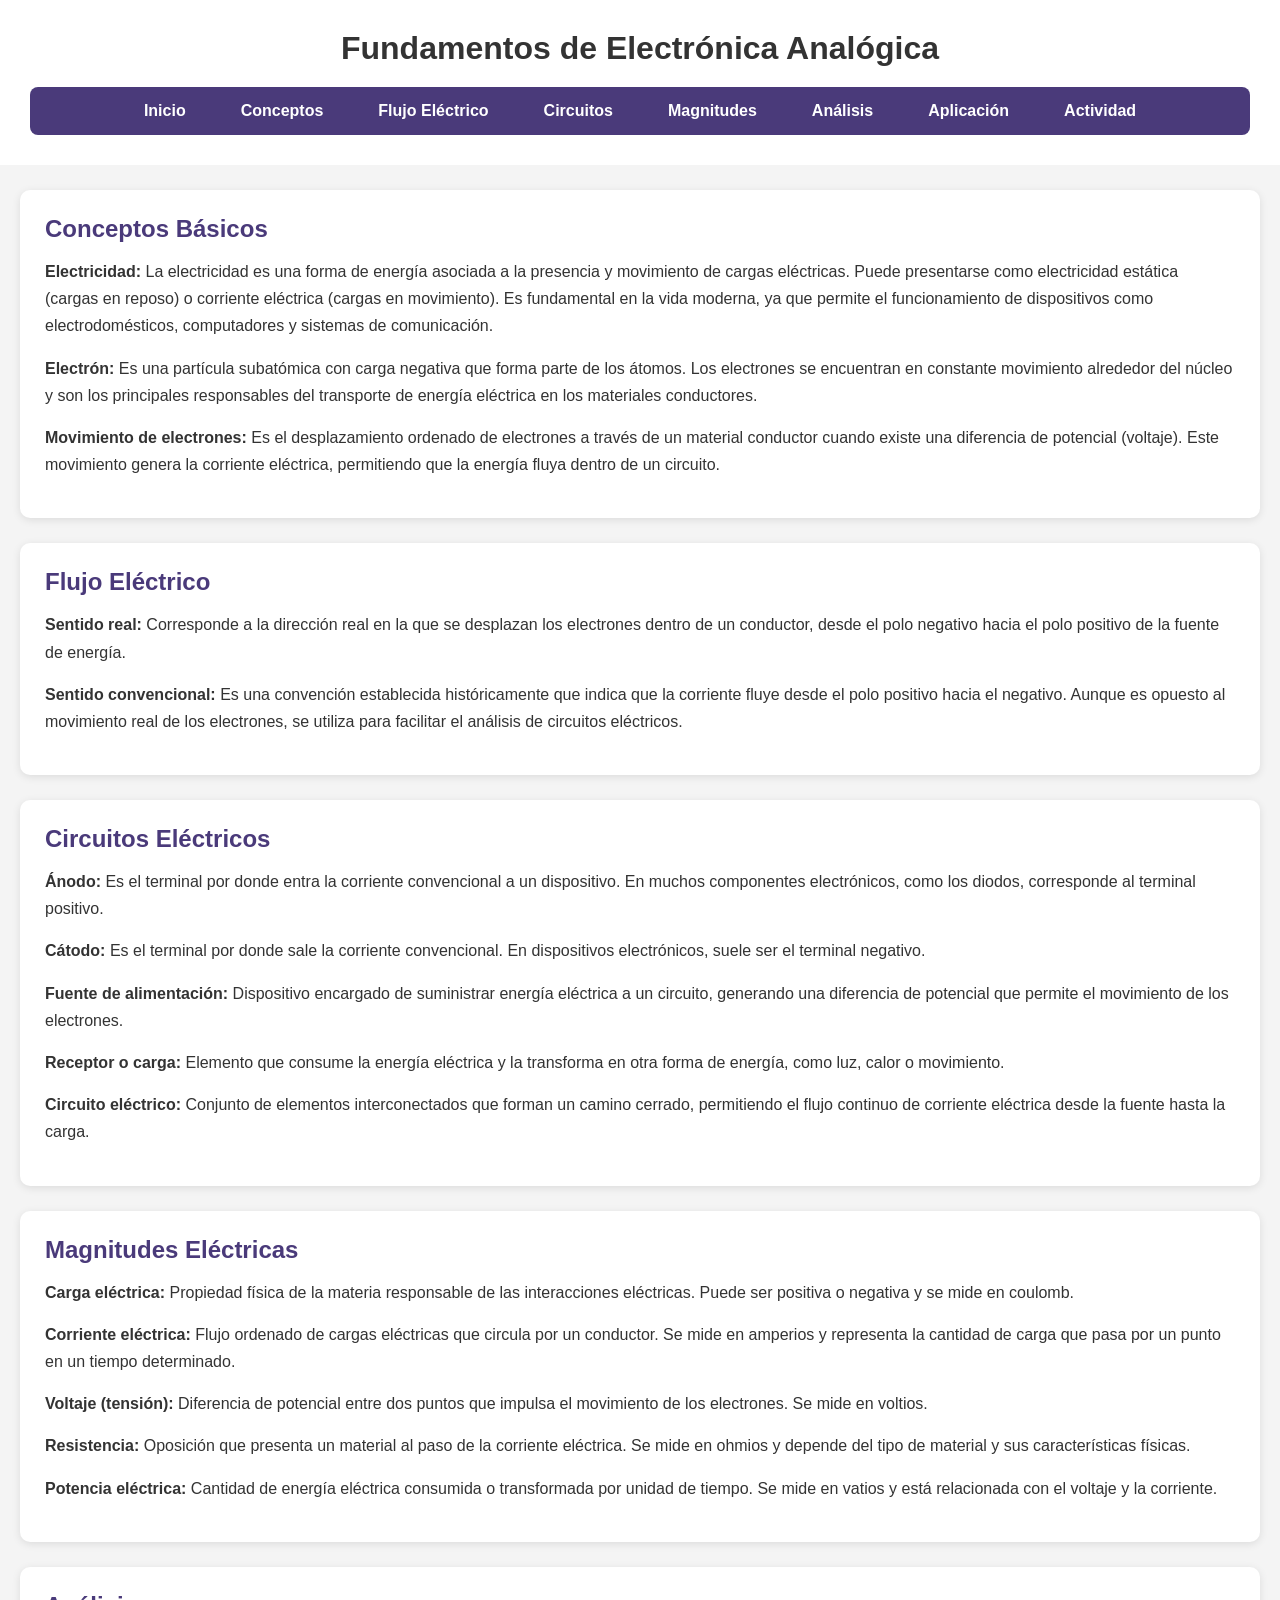
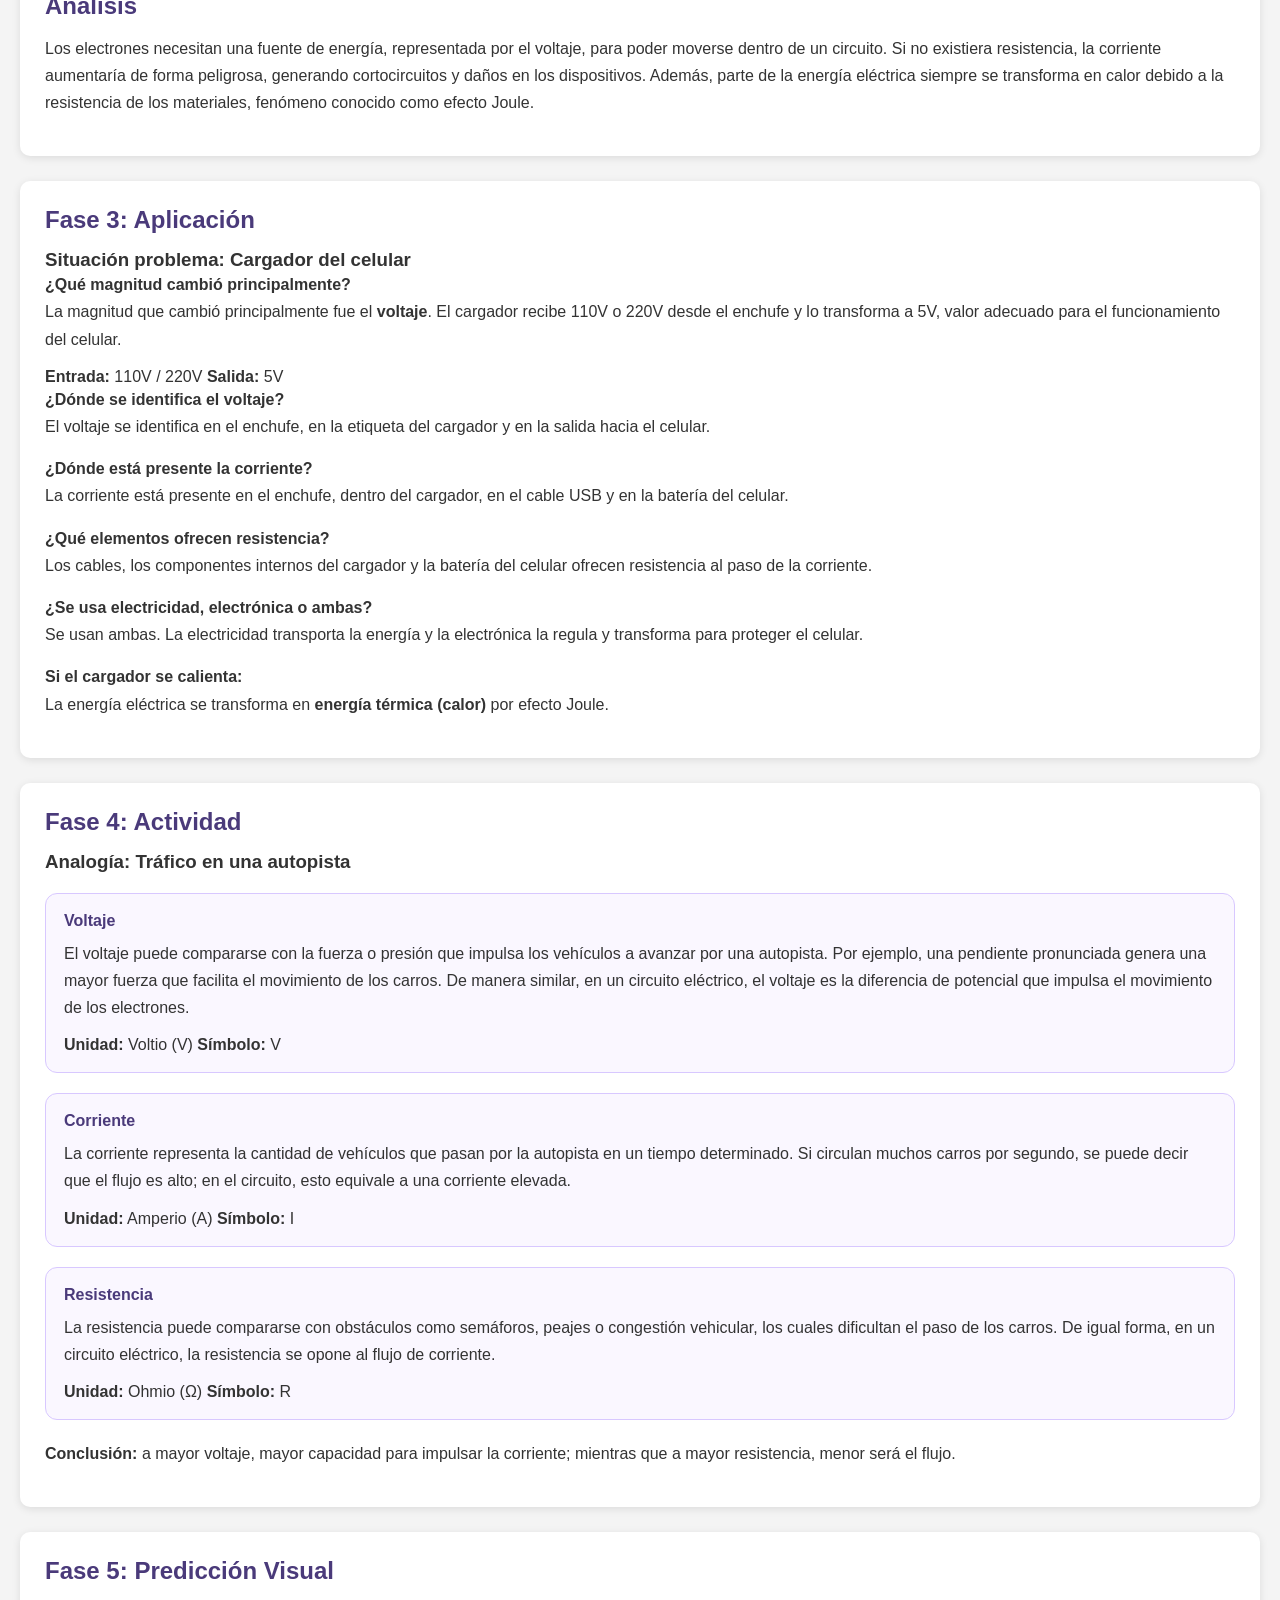
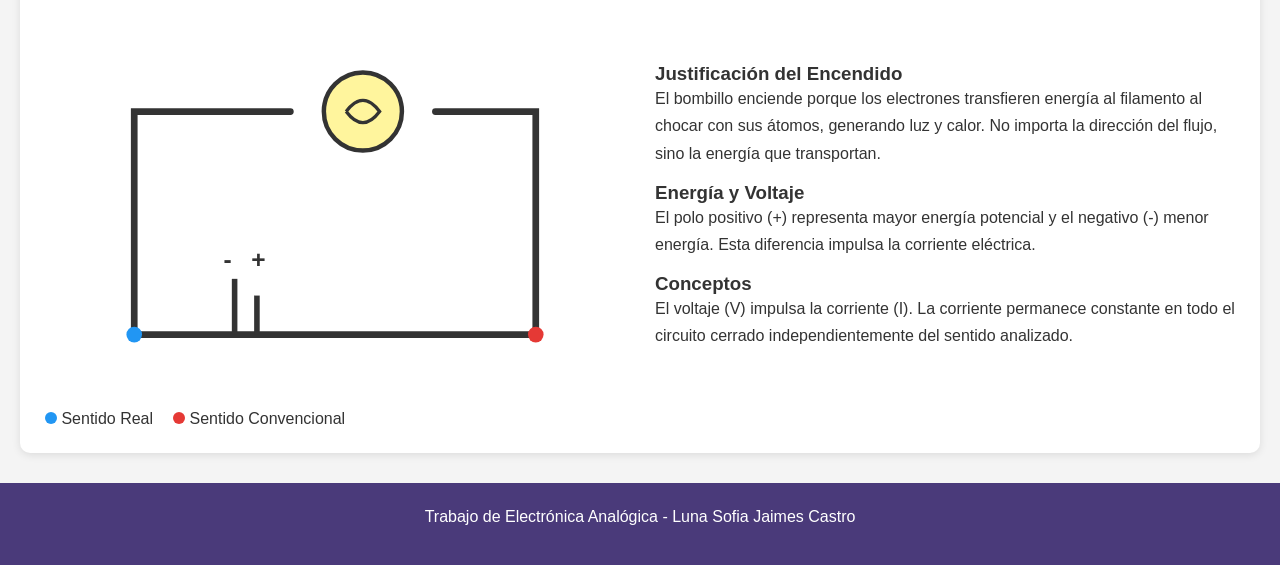
==== fundamentos.html @ 57ef3b44 "Add files via upload" ====
<!DOCTYPE html>
<html lang="es">
<head>
    <meta charset="UTF-8">
    <meta name="viewport" content="width=device-width, initial-scale=1.0">
    <title>Fundamentos de Electrónica Analógica</title>
    <link rel="stylesheet" href="style.css">
</head>
<body>

    <header>
        <h1>Fundamentos de Electrónica Analógica</h1>
        <nav>
            <ul>
                <li><a href="index.html">Inicio</a></li>
                <li><a href="#conceptos">Conceptos</a></li>
                <li><a href="#flujo">Flujo Eléctrico</a></li>
                <li><a href="#circuitos">Circuitos</a></li>
                <li><a href="#magnitudes">Magnitudes</a></li>
                <li><a href="#analisis">Análisis</a></li>
                <li><a href="#aplicacion">Aplicación</a></li>
                <li><a href="#actividad">Actividad</a></li>
            </ul>
        </nav>
    </header>

    <section id="conceptos">
        <h2>Conceptos Básicos</h2>
        <p><strong>Electricidad:</strong> La electricidad es una forma de energía asociada a la presencia y movimiento de cargas eléctricas. Puede presentarse como electricidad estática (cargas en reposo) o corriente eléctrica (cargas en movimiento). Es fundamental en la vida moderna, ya que permite el funcionamiento de dispositivos como electrodomésticos, computadores y sistemas de comunicación.</p>

        <p><strong>Electrón:</strong> Es una partícula subatómica con carga negativa que forma parte de los átomos. Los electrones se encuentran en constante movimiento alrededor del núcleo y son los principales responsables del transporte de energía eléctrica en los materiales conductores.</p>

        <p><strong>Movimiento de electrones:</strong> Es el desplazamiento ordenado de electrones a través de un material conductor cuando existe una diferencia de potencial (voltaje). Este movimiento genera la corriente eléctrica, permitiendo que la energía fluya dentro de un circuito.</p>
    </section>

    <section id="flujo">
        <h2>Flujo Eléctrico</h2>
        <p><strong>Sentido real:</strong> Corresponde a la dirección real en la que se desplazan los electrones dentro de un conductor, desde el polo negativo hacia el polo positivo de la fuente de energía.</p>

        <p><strong>Sentido convencional:</strong> Es una convención establecida históricamente que indica que la corriente fluye desde el polo positivo hacia el negativo. Aunque es opuesto al movimiento real de los electrones, se utiliza para facilitar el análisis de circuitos eléctricos.</p>
    </section>

    <section id="circuitos">
        <h2>Circuitos Eléctricos</h2>
        <p><strong>Ánodo:</strong> Es el terminal por donde entra la corriente convencional a un dispositivo. En muchos componentes electrónicos, como los diodos, corresponde al terminal positivo.</p>

        <p><strong>Cátodo:</strong> Es el terminal por donde sale la corriente convencional. En dispositivos electrónicos, suele ser el terminal negativo.</p>

        <p><strong>Fuente de alimentación:</strong> Dispositivo encargado de suministrar energía eléctrica a un circuito, generando una diferencia de potencial que permite el movimiento de los electrones.</p>

        <p><strong>Receptor o carga:</strong> Elemento que consume la energía eléctrica y la transforma en otra forma de energía, como luz, calor o movimiento.</p>

        <p><strong>Circuito eléctrico:</strong> Conjunto de elementos interconectados que forman un camino cerrado, permitiendo el flujo continuo de corriente eléctrica desde la fuente hasta la carga.</p>
    </section>

    <section id="magnitudes">
        <h2>Magnitudes Eléctricas</h2>
        <p><strong>Carga eléctrica:</strong> Propiedad física de la materia responsable de las interacciones eléctricas. Puede ser positiva o negativa y se mide en coulomb.</p>

        <p><strong>Corriente eléctrica:</strong> Flujo ordenado de cargas eléctricas que circula por un conductor. Se mide en amperios y representa la cantidad de carga que pasa por un punto en un tiempo determinado.</p>

        <p><strong>Voltaje (tensión):</strong> Diferencia de potencial entre dos puntos que impulsa el movimiento de los electrones. Se mide en voltios.</p>

        <p><strong>Resistencia:</strong> Oposición que presenta un material al paso de la corriente eléctrica. Se mide en ohmios y depende del tipo de material y sus características físicas.</p>

        <p><strong>Potencia eléctrica:</strong> Cantidad de energía eléctrica consumida o transformada por unidad de tiempo. Se mide en vatios y está relacionada con el voltaje y la corriente.</p>
    </section>

    <section id="analisis">
        <h2>Análisis</h2>
        <p>
            Los electrones necesitan una fuente de energía, representada por el voltaje, para poder moverse dentro de un circuito.
            Si no existiera resistencia, la corriente aumentaría de forma peligrosa, generando cortocircuitos y daños en los dispositivos.
            Además, parte de la energía eléctrica siempre se transforma en calor debido a la resistencia de los materiales,
            fenómeno conocido como efecto Joule.
        </p>
    </section>

    <section id="aplicacion">
    <h2>Fase 3: Aplicación</h2>

    <h3> Situación problema: Cargador del celular</h3>

    <p>
        <strong>¿Qué magnitud cambió principalmente?</strong><br>
        La magnitud que cambió principalmente fue el <strong>voltaje</strong>.
        El cargador recibe 110V o 220V desde el enchufe y lo transforma a 5V,
        valor adecuado para el funcionamiento del celular.
    </p>

    <div class="info-box">
        <span><strong>Entrada:</strong> 110V / 220V</span>
        <span><strong>Salida:</strong> 5V</span>
    </div>

    <p>
        <strong>¿Dónde se identifica el voltaje?</strong><br>
        El voltaje se identifica en el enchufe, en la etiqueta del cargador y en la salida hacia el celular.
    </p>

    <p>
        <strong>¿Dónde está presente la corriente?</strong><br>
        La corriente está presente en el enchufe, dentro del cargador, en el cable USB y en la batería del celular.
    </p>

    <p>
        <strong>¿Qué elementos ofrecen resistencia?</strong><br>
        Los cables, los componentes internos del cargador y la batería del celular ofrecen resistencia al paso de la corriente.
    </p>

    <p>
        <strong>¿Se usa electricidad, electrónica o ambas?</strong><br>
        Se usan ambas. La electricidad transporta la energía y la electrónica la regula y transforma para proteger el celular.
    </p>

    <p>
        <strong>Si el cargador se calienta:</strong><br>
        La energía eléctrica se transforma en <strong>energía térmica (calor)</strong> por efecto Joule.
    </p>
</section>

<section id="actividad">
    <h2>Fase 4: Actividad</h2>

    <h3>Analogía: Tráfico en una autopista</h3>

    <div class="concept-card">
        <h4>Voltaje</h4>
        <p>
            El voltaje puede compararse con la fuerza o presión que impulsa los
            vehículos a avanzar por una autopista. Por ejemplo, una pendiente
            pronunciada genera una mayor fuerza que facilita el movimiento de los
            carros. De manera similar, en un circuito eléctrico, el voltaje es la
            diferencia de potencial que impulsa el movimiento de los electrones.
        </p>
        <div class="info-box">
            <span><strong>Unidad:</strong> Voltio (V)</span>
            <span><strong>Símbolo:</strong> V</span>
        </div>
    </div>

    <div class="concept-card">
        <h4>Corriente</h4>
        <p>
            La corriente representa la cantidad de vehículos que pasan por la
            autopista en un tiempo determinado. Si circulan muchos carros por
            segundo, se puede decir que el flujo es alto; en el circuito,
            esto equivale a una corriente elevada.
        </p>
        <div class="info-box">
            <span><strong>Unidad:</strong> Amperio (A)</span>
            <span><strong>Símbolo:</strong> I</span>
        </div>
    </div>

    <div class="concept-card">
        <h4>Resistencia</h4>
        <p>
            La resistencia puede compararse con obstáculos como semáforos,
            peajes o congestión vehicular, los cuales dificultan el paso de los
            carros. De igual forma, en un circuito eléctrico, la resistencia
            se opone al flujo de corriente.
        </p>
        <div class="info-box">
            <span><strong>Unidad:</strong> Ohmio (Ω)</span>
            <span><strong>Símbolo:</strong> R</span>
        </div>
    </div>

    <p>
        <strong>Conclusión:</strong> a mayor voltaje, mayor capacidad para impulsar
        la corriente; mientras que a mayor resistencia, menor será el flujo.
    </p>
</section>

<section id="prediccion-visual">
    <h2>Fase 5: Predicción Visual</h2>

    <div class="circuit-layout">

        <div class="circuit-box">
            <svg viewBox="0 0 520 350">

                <!-- cables -->
                <path class="wire" d="M 80 300 L 80 100 L 220 100"/>
                <path class="wire" d="M 350 100 L 440 100 L 440 300"/>
                <path class="wire" d="M 80 300 L 440 300"/>

                <!-- pila -->
                <line class="battery" x1="170" y1="300" x2="170" y2="250"/>
                <line class="battery" x1="190" y1="300" x2="190" y2="265"/>

                <text x="160" y="240" class="battery-text">-</text>
                <text x="185" y="240" class="battery-text">+</text>

                <!-- bombillo -->
                <g class="bulb-glow">
                    <circle cx="285" cy="100" r="35" fill="#fff59d" stroke="#333" stroke-width="4"/>
                    <path d="M270 100 Q285 80 300 100 Q285 120 270 100"
                          fill="none" stroke="#333" stroke-width="3"/>
                </g>

                <!-- sentido real -->
                <circle class="electron-real" r="7"></circle>

                <!-- sentido convencional -->
                <circle class="electron-conv" r="7"></circle>

            </svg>

            <div class="legend">
                <span><span class="dot blue"></span> Sentido Real</span>
                <span><span class="dot red"></span> Sentido Convencional</span>
            </div>
        </div>

        <div class="circuit-explanation">
            <h3>Justificación del Encendido</h3>
            <p>
                El bombillo enciende porque los electrones transfieren energía al
                filamento al chocar con sus átomos, generando luz y calor.
                No importa la dirección del flujo, sino la energía que transportan.
            </p>

            <h3>Energía y Voltaje</h3>
            <p>
                El polo positivo (+) representa mayor energía potencial y el negativo (-)
                menor energía. Esta diferencia impulsa la corriente eléctrica.
            </p>

            <h3>Conceptos</h3>
            <p>
                El voltaje (V) impulsa la corriente (I). La corriente permanece constante
                en todo el circuito cerrado independientemente del sentido analizado.
            </p>
        </div>

    </div>
</section>



    <footer>
        <p>Trabajo de Electrónica Analógica - Luna Sofia Jaimes Castro</p>
    </footer>

</body>
</html>
---- style.css ----
/* --- RESET GENERAL --- */
* {
    margin: 0;
    padding: 0;
    box-sizing: border-box;
}

body {
    font-family: Arial, sans-serif;
    background-color: #f4f4f4;
    color: #333;
}

/* --- HEADER --- */
header {
    background: white;
    padding: 30px;
    text-align: center;
}

/* ENCABEZADO CON LOGO Y TEXTO (Compatible con index) */
.encabezado {
    display: flex;
    justify-content: center;
    align-items: center;
    gap: 30px;
    margin-bottom: 20px;
}

.logo img {
    width: 110px;
    height: auto;
}

/* TÍTULOS */
.texto-header {
    text-align: left;
}

.titulo-principal {
    font-size: 60px;
    color: #4a3a7a;
    margin: 0;
}

.subtitulo {
    font-size: 28px;
    color: #555;
    margin: 5px 0;
}

/* --- NAVBAR UNIFICADA (El secreto del diseño) --- */
.navbar,
nav {
    margin-top: 20px;
    background-color: #4a3a7a;
    padding: 15px 0; /* Aumentamos el grosor vertical */
    border-radius: 8px;
    display: flex;
    justify-content: center;
    align-items: center;
}

/* Soporte para listas (ul) en fundamentos.html */
nav ul {
    list-style: none;
    display: flex;
    justify-content: center;
    align-items: center;
    gap: 25px; /* Espacio entre links */
    padding: 0;
    margin: 0;
}

/* Estilos para los enlaces (Soporta ambos HTML) */
.navbar a,
nav ul li a {
    color: white;
    text-decoration: none;
    font-weight: bold;
    padding: 8px 15px;
    transition: all 0.3s ease; /* Para que el cambio de color sea suave */
}

/* Caso especial para links sueltos en index.html */
.navbar a {
    margin: 0 5px;
}

/* Efecto al pasar el mouse */
.navbar a:hover,
nav ul li a:hover {
    color: #d9c8f0;
    background-color: rgba(255, 255, 255, 0.1); /* Sutil brillo de fondo */
    border-radius: 5px;
}

/* --- CONTENIDO PRINCIPAL --- */
main {
    width: 80%;
    margin: auto;
    padding: 30px;
}

/* SECCIONES */
section {
    background: white;
    padding: 25px;
    margin: 25px 20px;
    border-radius: 10px;
    box-shadow: 0 2px 8px rgba(0, 0, 0, 0.1);
}

section h2 {
    color: #4a3a7a;
    margin-bottom: 15px;
}

p {
    margin-bottom: 15px;
    line-height: 1.7;
}

ul {
    margin-left: 20px;
    margin-bottom: 15px;
}

/* IMÁGENES */
.img {
    width: 100%;
    max-width: 500px;
    display: block;
    margin: 15px auto;
    border-radius: 8px;
    transition: transform 0.3s;
}

.img:hover {
    transform: scale(1.02); /* Pequeño zoom al pasar el mouse */
}

/* --- FOOTER --- */
footer {
    text-align: center;
    padding: 20px;
    background: #4a3a7a;
    color: white;
    margin-top: 30px;
}

.circuit-layout{
    display:flex;
    gap:30px;
    align-items:center;
    justify-content:space-between;
    flex-wrap:wrap;
}

.circuit-box{
    flex:1;
    min-width:400px;
}

.circuit-explanation{
    flex:1;
    min-width:300px;
}

.wire{
    stroke:#333;
    stroke-width:6;
    fill:none;
    stroke-linecap:round;
}

.battery{
    stroke:#333;
    stroke-width:5;
}

.battery-text{
    font-size:22px;
    fill:#333;
    font-weight:bold;
}

.concept-card{
    margin:20px 0;
    padding:18px;
    border-radius:12px;
    background:#faf7ff;
    border:1px solid #d8c8ff;
}

.concept-card h4{
    color:#4a3a7a;
    margin-bottom:10px;
}

.bulb-glow{
    animation: glow 1.5s infinite alternate;
}

@keyframes glow{
    from{
        filter: drop-shadow(0 0 5px #ffd54f);
    }
    to{
        filter: drop-shadow(0 0 18px #ffeb3b);
    }
}

.electron-real{
    fill:#2196f3;
    offset-path:path("M 80 300 L 80 100 L 250 100 A 35 35 0 1 1 320 100 L 440 100 L 440 300");
    animation: moveReal 5s linear infinite;
}

@keyframes moveReal{
    from{ offset-distance:0%; }
    to{ offset-distance:100%; }
}

.electron-conv{
    fill:#e53935;
    offset-path:path("M 440 300 L 440 100 L 320 100 A 35 35 0 1 0 250 100 L 80 100 L 80 300");
    animation: moveConv 5s linear infinite;
}

@keyframes moveConv{
    from{ offset-distance:0%; }
    to{ offset-distance:100%; }
}

.legend{
    margin-top:15px;
    display:flex;
    gap:20px;
}

.dot{
    width:12px;
    height:12px;
    border-radius:50%;
    display:inline-block;
}

.blue{
    background:#2196f3;
}

.red{
    background:#e53935;
}
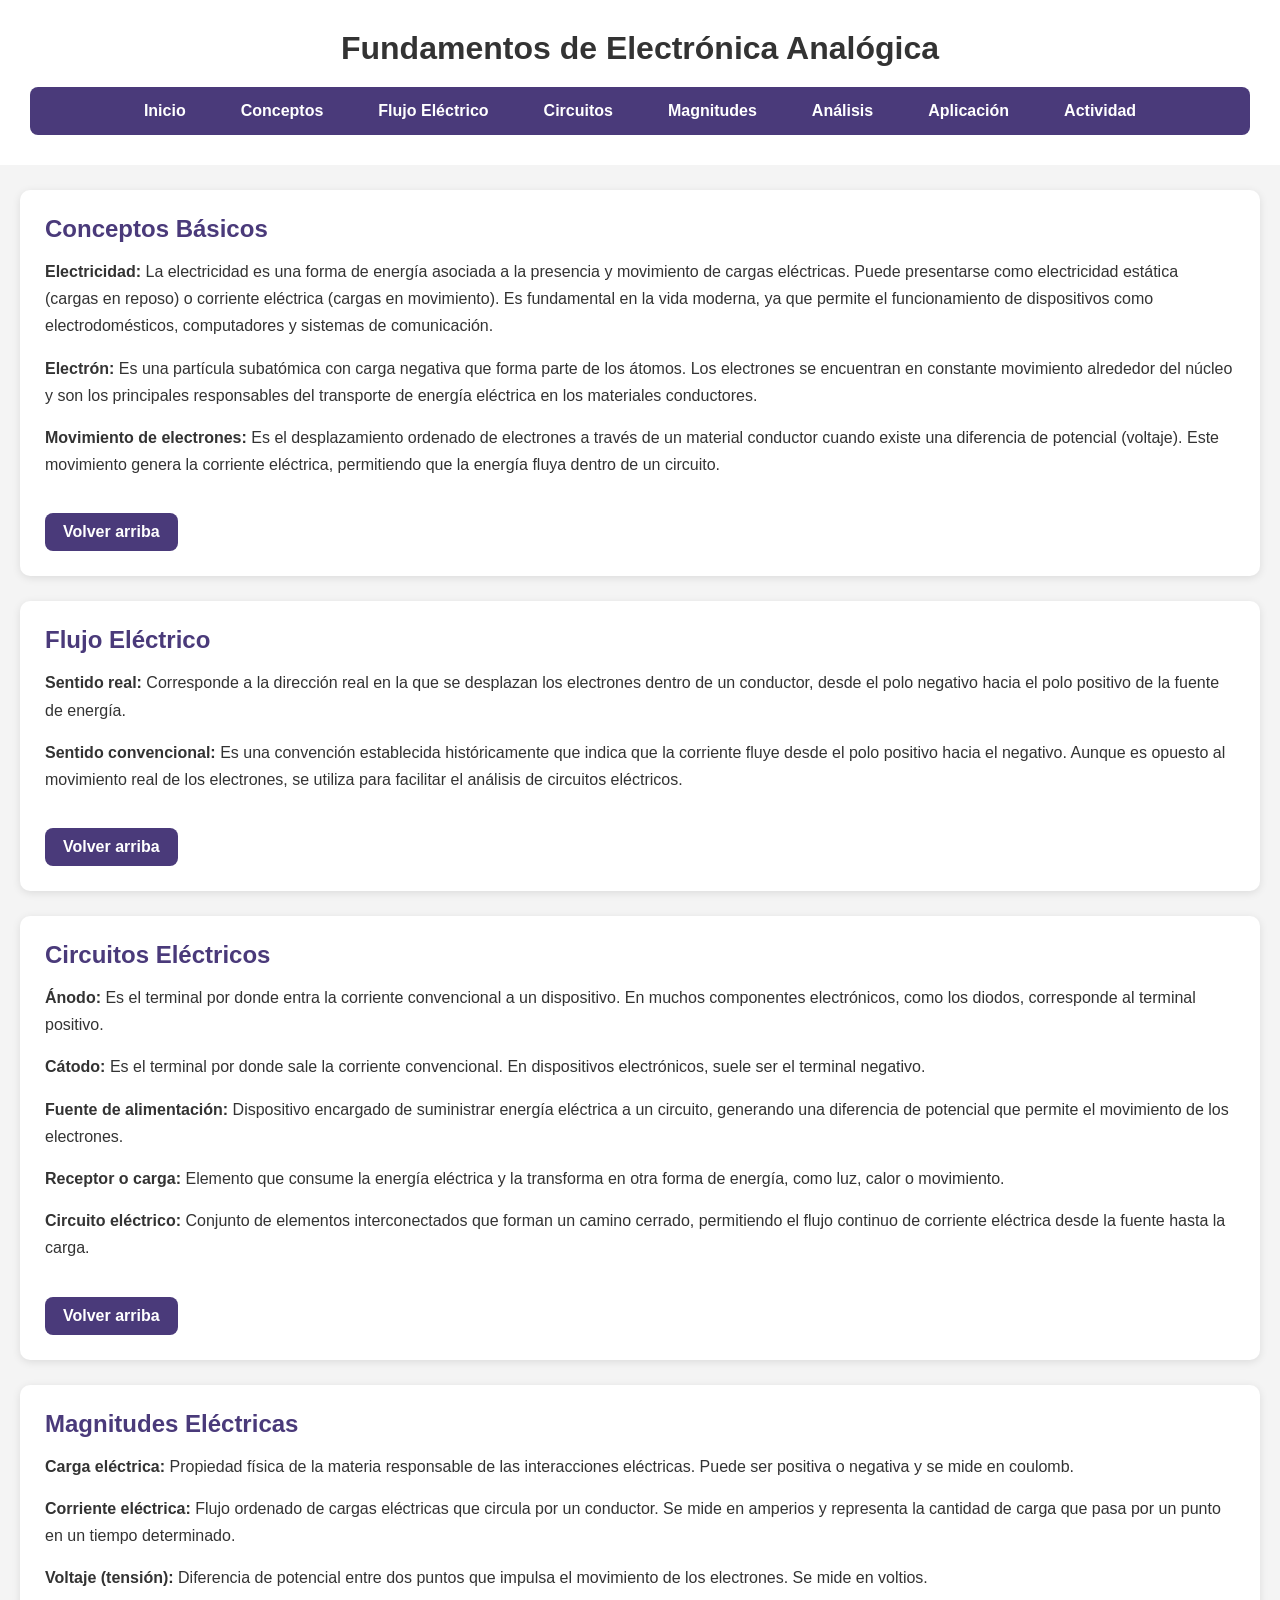
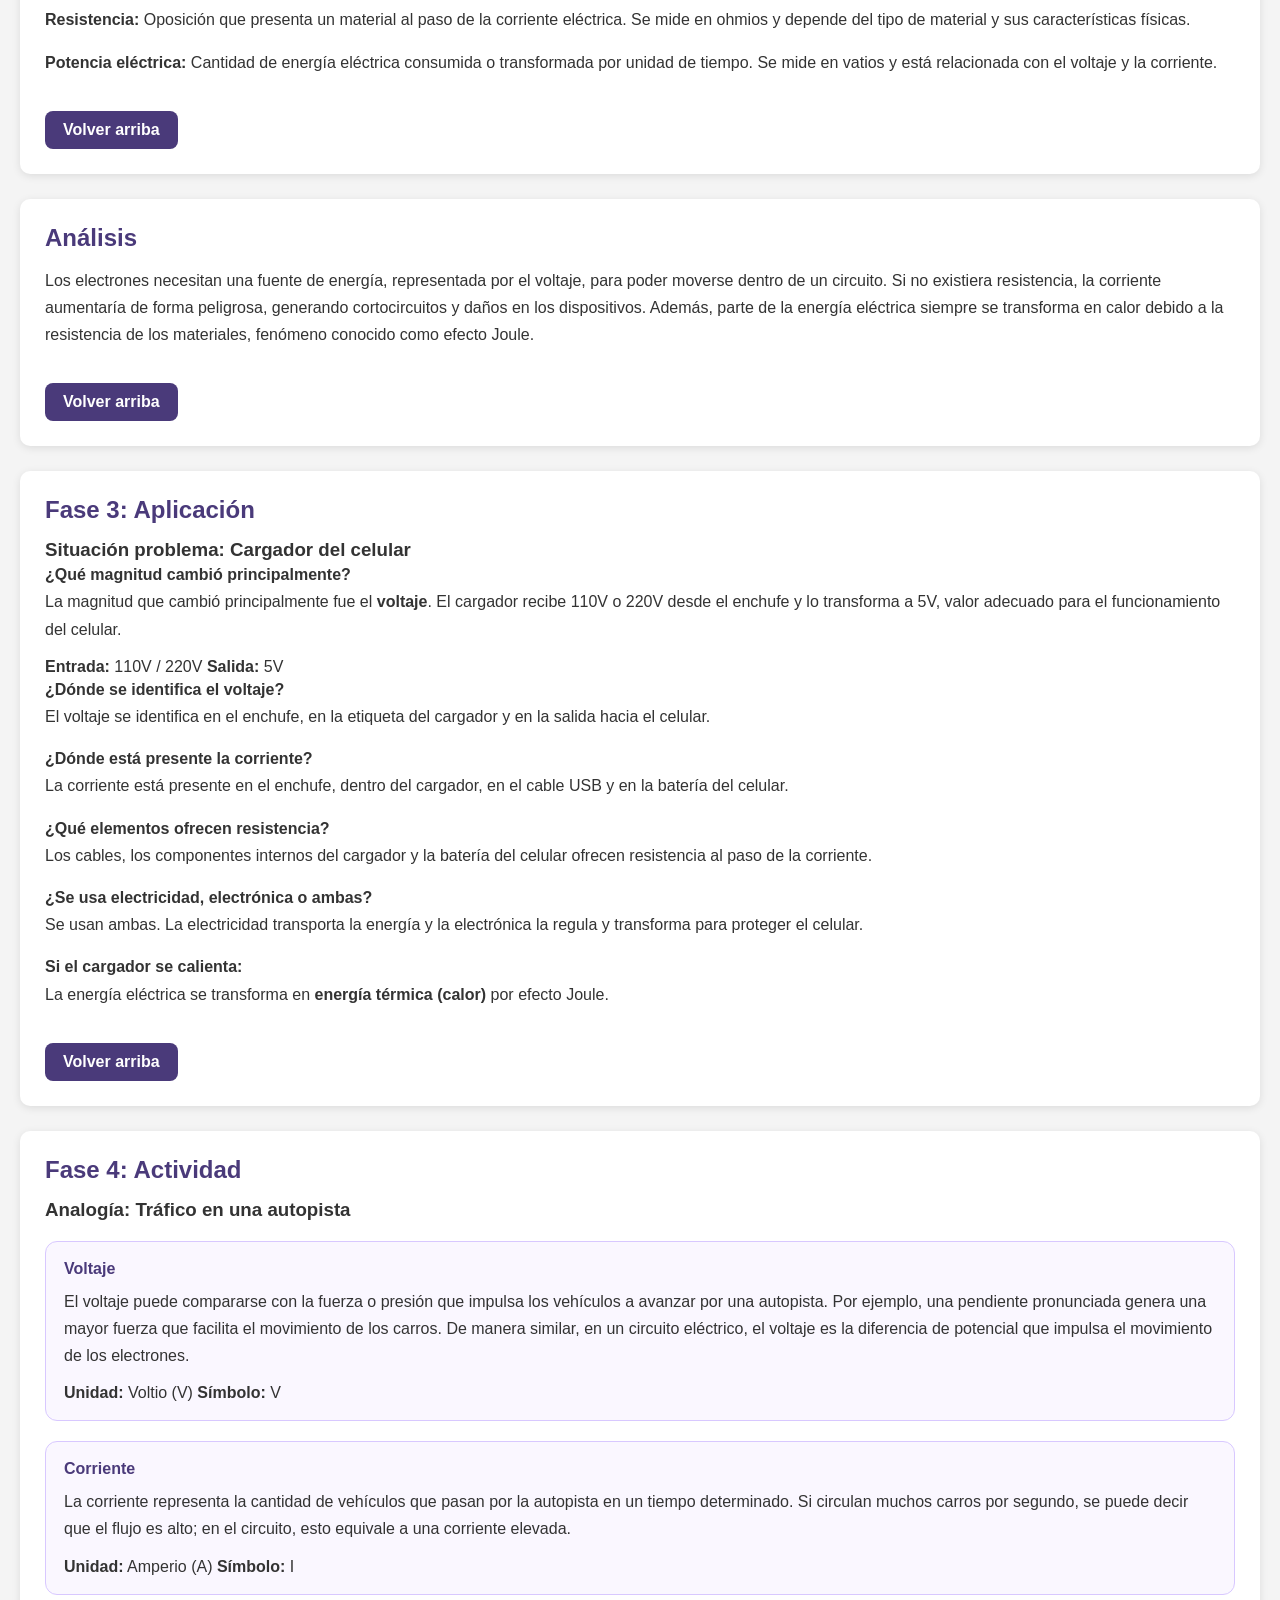
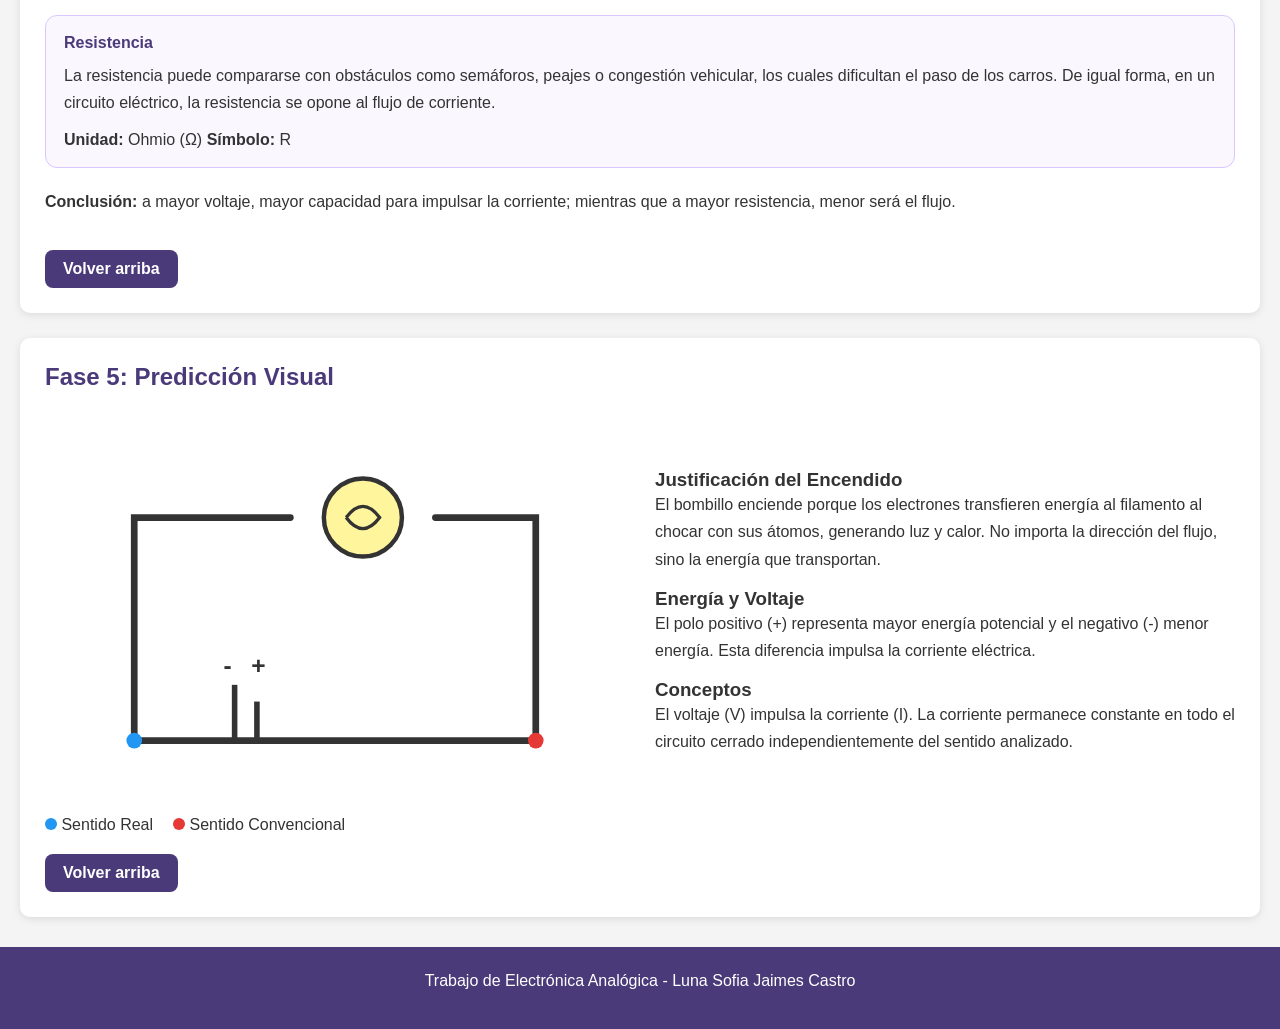
==== commit cdf6b1a6: "Add files via upload" ====
--- a/fundamentos.html
+++ b/fundamentos.html
@@ -31,6 +31,9 @@
         <p><strong>Electrón:</strong> Es una partícula subatómica con carga negativa que forma parte de los átomos. Los electrones se encuentran en constante movimiento alrededor del núcleo y son los principales responsables del transporte de energía eléctrica en los materiales conductores.</p>
 
         <p><strong>Movimiento de electrones:</strong> Es el desplazamiento ordenado de electrones a través de un material conductor cuando existe una diferencia de potencial (voltaje). Este movimiento genera la corriente eléctrica, permitiendo que la energía fluya dentro de un circuito.</p>
+
+        <a href="#top" class="btn-top">Volver arriba</a>
+
     </section>
 
     <section id="flujo">
@@ -38,6 +41,9 @@
         <p><strong>Sentido real:</strong> Corresponde a la dirección real en la que se desplazan los electrones dentro de un conductor, desde el polo negativo hacia el polo positivo de la fuente de energía.</p>
 
         <p><strong>Sentido convencional:</strong> Es una convención establecida históricamente que indica que la corriente fluye desde el polo positivo hacia el negativo. Aunque es opuesto al movimiento real de los electrones, se utiliza para facilitar el análisis de circuitos eléctricos.</p>
+    
+        <a href="#top" class="btn-top">Volver arriba</a>
+    
     </section>
 
     <section id="circuitos">
@@ -51,6 +57,9 @@
         <p><strong>Receptor o carga:</strong> Elemento que consume la energía eléctrica y la transforma en otra forma de energía, como luz, calor o movimiento.</p>
 
         <p><strong>Circuito eléctrico:</strong> Conjunto de elementos interconectados que forman un camino cerrado, permitiendo el flujo continuo de corriente eléctrica desde la fuente hasta la carga.</p>
+        
+        <a href="#top" class="btn-top">Volver arriba</a>
+        
     </section>
 
     <section id="magnitudes">
@@ -63,7 +72,11 @@
 
         <p><strong>Resistencia:</strong> Oposición que presenta un material al paso de la corriente eléctrica. Se mide en ohmios y depende del tipo de material y sus características físicas.</p>
 
+        
         <p><strong>Potencia eléctrica:</strong> Cantidad de energía eléctrica consumida o transformada por unidad de tiempo. Se mide en vatios y está relacionada con el voltaje y la corriente.</p>
+
+        <a href="#top" class="btn-top">Volver arriba</a>
+
     </section>
 
     <section id="analisis">
@@ -74,6 +87,9 @@
             Además, parte de la energía eléctrica siempre se transforma en calor debido a la resistencia de los materiales,
             fenómeno conocido como efecto Joule.
         </p>
+
+        <a href="#top" class="btn-top">Volver arriba</a>
+
     </section>
 
     <section id="aplicacion">
@@ -117,6 +133,9 @@
         <strong>Si el cargador se calienta:</strong><br>
         La energía eléctrica se transforma en <strong>energía térmica (calor)</strong> por efecto Joule.
     </p>
+
+    <a href="#top" class="btn-top">Volver arriba</a>
+
 </section>
 
 <section id="actividad">
@@ -171,6 +190,9 @@
         <strong>Conclusión:</strong> a mayor voltaje, mayor capacidad para impulsar
         la corriente; mientras que a mayor resistencia, menor será el flujo.
     </p>
+
+    <a href="#top" class="btn-top">Volver arriba</a>
+
 </section>
 
 <section id="prediccion-visual">
@@ -236,6 +258,9 @@
         </div>
 
     </div>
+
+    <a href="#top" class="btn-top">Volver arriba</a>
+    
 </section>
 
 
--- a/style.css
+++ b/style.css
@@ -1,3 +1,4 @@
+
 /* --- RESET GENERAL --- */
 * {
     margin: 0;
@@ -49,49 +50,45 @@
     margin: 5px 0;
 }
 
-/* --- NAVBAR UNIFICADA (El secreto del diseño) --- */
+/* --- NAVBAR UNIFICADA --- */
 .navbar,
 nav {
     margin-top: 20px;
     background-color: #4a3a7a;
-    padding: 15px 0; /* Aumentamos el grosor vertical */
+    padding: 15px 0;
     border-radius: 8px;
     display: flex;
     justify-content: center;
     align-items: center;
 }
 
-/* Soporte para listas (ul) en fundamentos.html */
 nav ul {
     list-style: none;
     display: flex;
     justify-content: center;
     align-items: center;
-    gap: 25px; /* Espacio entre links */
+    gap: 25px;
     padding: 0;
     margin: 0;
 }
 
-/* Estilos para los enlaces (Soporta ambos HTML) */
 .navbar a,
 nav ul li a {
     color: white;
     text-decoration: none;
     font-weight: bold;
     padding: 8px 15px;
-    transition: all 0.3s ease; /* Para que el cambio de color sea suave */
-}
-
-/* Caso especial para links sueltos en index.html */
+    transition: all 0.3s ease;
+}
+
 .navbar a {
     margin: 0 5px;
 }
 
-/* Efecto al pasar el mouse */
 .navbar a:hover,
 nav ul li a:hover {
     color: #d9c8f0;
-    background-color: rgba(255, 255, 255, 0.1); /* Sutil brillo de fondo */
+    background-color: rgba(255, 255, 255, 0.1);
     border-radius: 5px;
 }
 
@@ -137,7 +134,7 @@
 }
 
 .img:hover {
-    transform: scale(1.02); /* Pequeño zoom al pasar el mouse */
+    transform: scale(1.02);
 }
 
 /* --- FOOTER --- */
@@ -252,4 +249,53 @@
 
 .red{
     background:#e53935;
-}+}
+
+/* --- LED INTERACTIVO --- */
+
+.control-led{
+    text-align:center;
+    margin-top:20px;
+}
+
+#slider{
+    width:300px;
+    margin:20px 0;
+}
+
+#led-luz{
+    width:120px;
+    height:120px;
+    border-radius:50%;
+    margin:20px auto;
+
+    background: radial-gradient(circle, #ffff66, #ffd000);
+
+    opacity:0.2;
+
+    box-shadow:
+    0 0 10px yellow,
+    0 0 20px orange,
+    0 0 40px gold;
+
+    transition:all 0.3s ease;
+}
+
+/* --- BOTÓN VOLVER ARRIBA --- */
+
+.btn-top{
+    display:inline-block;
+    margin-top:20px;
+    padding:10px 18px;
+    background:#4a3a7a;
+    color:white;
+    text-decoration:none;
+    border-radius:8px;
+    transition:0.3s;
+    font-weight:bold;
+}
+
+.btn-top:hover{
+    background:#6b56a8;
+}
+
